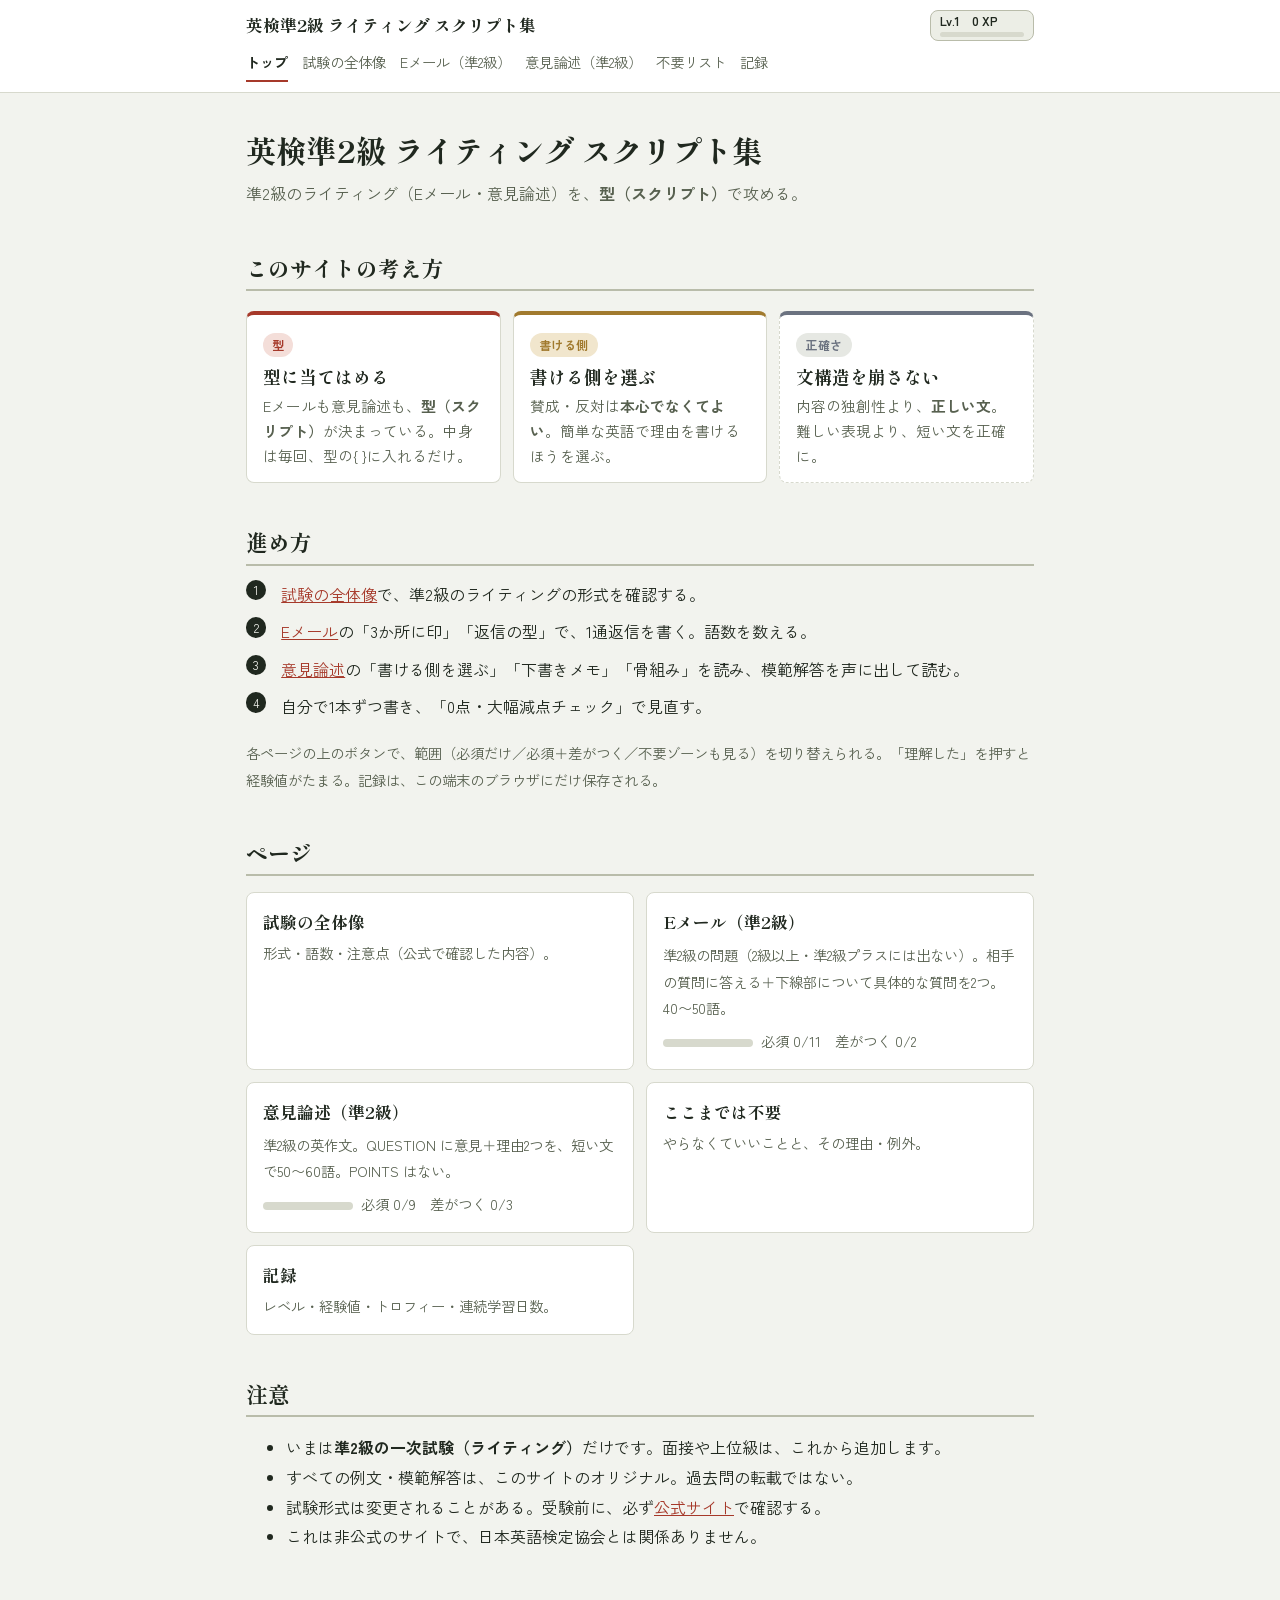
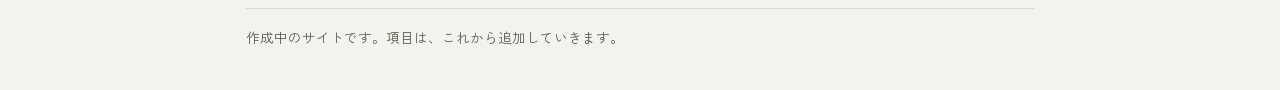
==== index.html @ 37f8f78b "英検準2級ライティング スクリプト集を公開 Co-Authored-By: Claude Sonnet 5 <noreply@anthropic.com>" ====
<!doctype html>
<html lang="ja">
<head>
<meta charset="utf-8">
<meta name="viewport" content="width=device-width, initial-scale=1">
<title>トップ | 英検準2級 ライティング スクリプト集</title>
<meta name="description" content="英検準2級のライティング（Eメール・意見論述）を、型（スクリプト）で対策する無料サイト。">
<link rel="icon" href="data:image/svg+xml,<svg xmlns=%22http://www.w3.org/2000/svg%22 viewBox=%220 0 100 100%22><text y=%22.9em%22 font-size=%2290%22>%F0%9F%97%A3%EF%B8%8F</text></svg>">
<link rel="stylesheet" href="https://fonts.googleapis.com/css2?family=Shippori+Mincho:wght@500;600;800&family=Zen+Kaku+Gothic+New:wght@400;500;700;900&display=swap">
<link rel="stylesheet" href="assets/style.css">
</head>
<body data-mode="core" data-grade="all">
<header class="site-head"><div class="wrap">
  <a class="brand" href="index.html">英検準2級 ライティング スクリプト集</a>
  <nav class="nav">
    <a href="index.html" aria-current="page">トップ</a>
    <a href="exam.html">試験の全体像</a>
    <a href="email.html">Eメール（準2級）</a>
    <a href="essay-p2.html">意見論述（準2級）</a>
    <a href="skip-list.html">不要リスト</a>
    <a href="progress.html">記録</a>
  </nav>
</div></header>

<main class="wrap">

  <h1>英検準2級 ライティング スクリプト集</h1>
  <p class="lead">準2級のライティング（Eメール・意見論述）を、<b>型（スクリプト）</b>で攻める。</p>
  <h2>このサイトの考え方</h2>
  <div class="tiers">
    <div class="tier-card must"><span class="tier tier-must">型</span><h3>型に当てはめる</h3><p>Eメールも意見論述も、<b>型（スクリプト）</b>が決まっている。中身は毎回、型の{ }に入れるだけ。</p></div>
    <div class="tier-card core"><span class="tier tier-core">書ける側</span><h3>書ける側を選ぶ</h3><p>賛成・反対は<b>本心でなくてよい</b>。簡単な英語で理由を書けるほうを選ぶ。</p></div>
    <div class="tier-card skip"><span class="tier tier-skip">正確さ</span><h3>文構造を崩さない</h3><p>内容の独創性より、<b>正しい文</b>。難しい表現より、短い文を正確に。</p></div>
  </div>
  <h2>進め方</h2>
  <ol class="steps">
    <li><a href="exam.html">試験の全体像</a>で、準2級のライティングの形式を確認する。</li>
    <li><a href="email.html">Eメール</a>の「3か所に印」「返信の型」で、1通返信を書く。語数を数える。</li>
    <li><a href="essay-p2.html">意見論述</a>の「書ける側を選ぶ」「下書きメモ」「骨組み」を読み、模範解答を声に出して読む。</li>
    <li>自分で1本ずつ書き、「0点・大幅減点チェック」で見直す。</li>
  </ol>
  <p class="note">各ページの上のボタンで、範囲（必須だけ／必須＋差がつく／不要ゾーンも見る）を切り替えられる。「理解した」を押すと経験値がたまる。記録は、この端末のブラウザにだけ保存される。</p>
  <h2>ページ</h2>
  <div class="cards">
    <a class="card" href="exam.html"><b>試験の全体像</b><span>形式・語数・注意点（公式で確認した内容）。</span></a>
    <a class="card pcard" href="email.html" data-page="email.html"><b>Eメール（準2級）</b><span>準2級の問題（2級以上・準2級プラスには出ない）。相手の質問に答える＋下線部について具体的な質問を2つ。40〜50語。</span><span class="pcard-prog"></span></a>
    <a class="card pcard" href="essay-p2.html" data-page="essay-p2.html"><b>意見論述（準2級）</b><span>準2級の英作文。QUESTION に意見＋理由2つを、短い文で50〜60語。POINTS はない。</span><span class="pcard-prog"></span></a>
    <a class="card" href="skip-list.html"><b>ここまでは不要</b><span>やらなくていいことと、その理由・例外。</span></a>
    <a class="card" href="progress.html"><b>記録</b><span>レベル・経験値・トロフィー・連続学習日数。</span></a>
  </div>
  <h2>注意</h2>
  <ul>
    <li>いまは<b>準2級の一次試験（ライティング）</b>だけです。面接や上位級は、これから追加します。</li>
    <li>すべての例文・模範解答は、このサイトのオリジナル。過去問の転載ではない。</li>
    <li>試験形式は変更されることがある。受験前に、必ず<a href="https://www.eiken.or.jp/">公式サイト</a>で確認する。</li>
    <li>これは非公式のサイトで、日本英語検定協会とは関係ありません。</li>
  </ul>

  <footer>
    作成中のサイトです。項目は、これから追加していきます。
  </footer>
</main>
<script src="assets/manifest.js"></script>
<script src="assets/app.js"></script>
</body>
</html>
---- assets/style.css ----
:root{
  --bg:#f2f3ee;
  --surface:#ffffff;
  --surface-2:#eceee6;
  --ink:#20281f;
  --ink-soft:#57604f;
  --rule:#d7d9cd;
  --rule-strong:#b9bcaa;
  --must:#a6392a;
  --must-soft:#f4ded9;
  --core:#a17a2e;
  --core-soft:#f1e6cd;
  --skip:#6b7280;
  --skip-soft:#e6e8e3;
  --ok:#3a7a4e;
  --ok-soft:#dcebe0;
}
@media (prefers-color-scheme: dark){
  :root:not([data-theme="light"]){
    --bg:#181c16;
    --surface:#20251d;
    --surface-2:#262b21;
    --ink:#e9ece2;
    --ink-soft:#a7ad9c;
    --rule:#343a2d;
    --rule-strong:#454c3a;
    --must:#e08464;
    --must-soft:#3a251d;
    --core:#d9b465;
    --core-soft:#33291a;
    --skip:#9aa192;
    --skip-soft:#262b21;
    --ok:#6fbf8a;
    --ok-soft:#1e3025;
  }
}
*{box-sizing:border-box}
html{-webkit-text-size-adjust:100%}
body{
  margin:0;background:var(--bg);color:var(--ink);
  font-family:"Zen Kaku Gothic New",-apple-system,"Hiragino Sans",sans-serif;
  line-height:1.85;font-size:16px;
}
a{color:var(--must)}
.wrap{max-width:820px;margin:0 auto;padding:0 16px}

/* header */
.site-head{background:var(--surface);border-bottom:1px solid var(--rule);position:sticky;top:0;z-index:10}
.site-head .wrap{display:flex;flex-wrap:wrap;align-items:center;gap:4px 16px;padding-top:10px;padding-bottom:10px}
.brand{font-family:"Shippori Mincho",serif;font-weight:800;font-size:1.05rem;color:var(--ink);text-decoration:none;margin-right:auto}
.nav{display:flex;flex-wrap:wrap;gap:2px 14px;font-size:.9rem}
.nav a{color:var(--ink-soft);text-decoration:none;padding:4px 0;border-bottom:2px solid transparent}
.nav a:hover{color:var(--ink)}
.nav a[aria-current="page"]{color:var(--ink);font-weight:700;border-bottom-color:var(--must)}

/* headings */
h1,h2,h3{font-family:"Shippori Mincho",serif;line-height:1.4}
h1{font-size:1.9rem;font-weight:800;margin:36px 0 8px}
h2{font-size:1.35rem;font-weight:800;margin:44px 0 10px;padding-bottom:6px;border-bottom:2px solid var(--rule-strong)}
h3{font-size:1.1rem;font-weight:700;margin:0}
.lead{color:var(--ink-soft);margin:0 0 20px}
.note{font-size:.9rem;color:var(--ink-soft)}

/* tier chips */
.tier{display:inline-block;font-size:.75rem;font-weight:700;padding:1px 9px;border-radius:999px;letter-spacing:.04em;white-space:nowrap}
.tier-must{background:var(--must-soft);color:var(--must)}
.tier-core{background:var(--core-soft);color:var(--core)}
.tier-skip{background:var(--skip-soft);color:var(--skip)}

/* tier explainer cards */
.tiers{display:grid;gap:12px;margin:20px 0}
@media(min-width:700px){.tiers{grid-template-columns:repeat(3,1fr)}}
.tier-card{background:var(--surface);border:1px solid var(--rule);border-top-width:4px;border-radius:8px;padding:14px 16px}
.tier-card.must{border-top-color:var(--must)}
.tier-card.core{border-top-color:var(--core)}
.tier-card.skip{border-top-color:var(--skip);border-style:dashed;border-top-style:solid}
.tier-card h3{margin:6px 0 4px}
.tier-card p{margin:0;font-size:.92rem;color:var(--ink-soft);line-height:1.7}

/* nav cards */
.cards{display:grid;gap:12px;margin:16px 0}
@media(min-width:700px){.cards{grid-template-columns:1fr 1fr}}
.card{display:block;background:var(--surface);border:1px solid var(--rule);border-radius:8px;padding:14px 16px;color:var(--ink);text-decoration:none}
.card:hover{border-color:var(--rule-strong);background:var(--surface-2)}
.card b{display:block;font-family:"Shippori Mincho",serif;font-size:1.05rem}
.card span{font-size:.9rem;color:var(--ink-soft)}

/* filter bar */
.toolbar{position:sticky;top:49px;z-index:5;background:var(--bg);padding:10px 0;margin:8px 0 0;border-bottom:1px solid var(--rule)}
.toolbar .wrap{padding:0}
.filter{display:flex;flex-wrap:wrap;align-items:center;gap:6px}
.filter button{font:inherit;font-size:.85rem;padding:4px 12px;border:1px solid var(--rule-strong);background:var(--surface);color:var(--ink);border-radius:999px;cursor:pointer}
.filter button[aria-pressed="true"]{background:var(--ink);color:var(--bg);border-color:var(--ink)}
.filter .prog{margin-left:auto;font-size:.85rem;color:var(--ink-soft)}
body[data-mode="must"] .item:not([data-tier="must"]){display:none}
body[data-mode="core"] .item[data-tier="skip"]{display:none}

/* items */
.item{background:var(--surface);border:1px solid var(--rule);border-left-width:5px;border-radius:8px;padding:14px 16px 12px;margin:14px 0}
.item[data-tier="must"]{border-left-color:var(--must)}
.item[data-tier="core"]{border-left-color:var(--core)}
.item[data-tier="skip"]{border-left-color:var(--skip);border-style:dashed;border-left-style:solid;background:var(--surface-2)}
.item header{display:flex;flex-wrap:wrap;align-items:center;gap:6px 10px;margin-bottom:6px}
.item p{margin:6px 0}
.item ul,.item ol{margin:6px 0;padding-left:1.4em}
.item li{margin:2px 0}
.sym{font-family:"Shippori Mincho",serif;font-weight:800;font-size:1.4rem;line-height:1;min-width:1.6em;text-align:center;background:var(--surface-2);border-radius:6px;padding:4px 6px}
.ex{margin:10px 0;padding:8px 12px;background:var(--surface-2);border-radius:6px}
.item[data-tier="skip"] .ex{background:var(--bg)}
.ex .en{margin:0;font-family:Georgia,"Times New Roman",serif;font-size:1.02rem}
.ex .ja{margin:2px 0 0;font-size:.9rem;color:var(--ink-soft)}
.ex mark{background:var(--core-soft);color:inherit;padding:0 2px;border-radius:2px}
.tip{font-size:.92rem;border-left:3px solid var(--ok);background:var(--ok-soft);padding:6px 10px;border-radius:0 6px 6px 0;margin:8px 0}
.warn{font-size:.92rem;border-left:3px solid var(--must);background:var(--must-soft);padding:6px 10px;border-radius:0 6px 6px 0;margin:8px 0}
.line{font-size:.92rem;border-left:3px dashed var(--skip);background:var(--skip-soft);padding:6px 10px;border-radius:0 6px 6px 0;margin:8px 0}
.done{display:flex;align-items:center;gap:6px;margin-top:8px;font-size:.85rem;color:var(--ink-soft);cursor:pointer}
.done input{width:18px;height:18px;accent-color:var(--ok)}
.item.is-done{opacity:.72}
.item.is-done h3{text-decoration:line-through;text-decoration-color:var(--rule-strong)}

/* tables */
table{width:100%;border-collapse:collapse;font-size:.92rem;margin:10px 0;background:var(--surface)}
th,td{border:1px solid var(--rule);padding:6px 10px;text-align:left;vertical-align:top}
th{background:var(--surface-2);font-weight:700;white-space:nowrap}
.tablewrap{overflow-x:auto}

/* steps */
.steps{counter-reset:s;list-style:none;padding:0;margin:10px 0}
.steps li{counter-increment:s;position:relative;padding:4px 0 4px 2.2em}
.steps li::before{content:counter(s);position:absolute;left:0;top:4px;width:1.6em;height:1.6em;border-radius:50%;background:var(--ink);color:var(--bg);font-size:.8rem;display:flex;align-items:center;justify-content:center}

footer{margin:56px 0 40px;padding-top:16px;border-top:1px solid var(--rule);font-size:.85rem;color:var(--ink-soft)}

/* No. 番号（JSが h3 に data-no を付ける。フィルタで数字が変わらないようにするため） */
.item h3[data-no]::before{content:"No." attr(data-no);display:inline-block;margin-right:.5em;font-family:"Zen Kaku Gothic New",sans-serif;font-size:.72rem;font-weight:700;letter-spacing:.04em;color:var(--ink-soft);border:1px solid var(--rule-strong);border-radius:4px;padding:0 5px;vertical-align:.12em}

/* 図解記法 */
.parse{margin:10px 0;padding:10px 12px;background:var(--surface-2);border-radius:6px;font-family:Georgia,"Times New Roman",serif;font-size:1.02rem;line-height:2.1}
.parse .S{border-bottom:2px solid var(--must)}
.parse .V{border-bottom:2px double var(--core)}
.parse .O,.parse .C{border-bottom:2px dotted var(--ok)}
.parse .M{color:var(--ink-soft)}
.parse .cl{color:var(--core);font-weight:700}
.legend{display:flex;flex-wrap:wrap;gap:6px 16px;font-size:.85rem;color:var(--ink-soft);margin:6px 0 2px}
.legend .S{border-bottom:2px solid var(--must)}
.legend .V{border-bottom:2px double var(--core)}
.legend .O{border-bottom:2px dotted var(--ok)}

/* 着眼点 */
.focus{display:flex;gap:8px;align-items:baseline;font-size:.95rem;margin:4px 0 8px}
.focus>b{flex:none;font-size:.72rem;letter-spacing:.06em;background:var(--ink);color:var(--bg);border-radius:4px;padding:1px 7px}

/* 確認問題 */
.quiz{margin:40px 0 0}
.q{background:var(--surface);border:1px solid var(--rule);border-radius:8px;margin:10px 0;padding:0}
.q summary{cursor:pointer;padding:10px 14px;font-weight:500;list-style:none}
.q summary::-webkit-details-marker{display:none}
.q summary::before{content:"問";display:inline-block;margin-right:8px;background:var(--ink);color:var(--bg);font-size:.72rem;font-weight:700;border-radius:4px;padding:0 6px}
.q[open] summary{border-bottom:1px dashed var(--rule-strong)}
.q .ans{padding:8px 14px 12px;font-size:.95rem}
.q .ans p{margin:4px 0}
.q .ans b.a{color:var(--ok)}

/* 完了した項目を隠す */
body[data-hide-done="1"] .item.is-done{display:none}
.filter .hd{margin-left:4px}
.empty-msg{margin:16px 0;padding:14px 16px;background:var(--ok-soft);border:1px solid var(--ok);border-radius:8px;color:var(--ink)}
.empty-msg span{font-size:.9rem;color:var(--ink-soft)}

/* ヘッダーのレベルバッジ */
.lv-badge{display:flex;flex-direction:column;gap:3px;min-width:104px;padding:3px 9px;border:1px solid var(--rule-strong);border-radius:8px;background:var(--surface-2);color:var(--ink);text-decoration:none;font-size:.76rem;font-weight:700;line-height:1.25}
.lv-badge:hover{border-color:var(--ink-soft)}
.lv-bar{display:block;height:5px;background:var(--rule);border-radius:3px;overflow:hidden}
.lv-bar i{display:block;height:100%;width:0;background:var(--ok);transition:width .6s ease}

/* トースト・紙吹雪 */
.toasts{position:fixed;left:50%;bottom:16px;transform:translateX(-50%);display:flex;flex-direction:column;gap:8px;width:min(92vw,440px);z-index:50}
.toast{display:flex;align-items:center;justify-content:space-between;gap:12px;padding:10px 14px;border-radius:10px;background:var(--ink);color:var(--bg);box-shadow:0 6px 20px rgba(0,0,0,.25);font-size:.92rem;animation:pop .25s ease}
.toast button{flex:none;font:inherit;font-size:.85rem;font-weight:700;padding:3px 10px;border:1px solid currentColor;border-radius:999px;background:transparent;color:inherit;cursor:pointer}
.toast.award{background:var(--core);color:#fff}
.toast.levelup{background:var(--ok);color:#fff;font-weight:700}
@keyframes pop{from{transform:translateY(12px);opacity:0}to{transform:none;opacity:1}}
.confetti{position:fixed;inset:0;pointer-events:none;overflow:hidden;z-index:60}
.confetti i{position:absolute;top:-14px;width:8px;height:13px;border-radius:2px;animation:fall linear forwards}
@keyframes fall{to{transform:translateY(105vh) rotate(600deg);opacity:.85}}
@media (prefers-reduced-motion: reduce){.toast{animation:none}.lv-bar i{transition:none}}

/* 記録ページ */
.lvcard{display:flex;gap:16px;align-items:center;background:var(--surface);border:1px solid var(--rule);border-radius:12px;padding:16px 18px;margin:16px 0}
.lvbig{flex:none;width:84px;height:84px;border-radius:50%;background:var(--ink);color:var(--bg);display:flex;align-items:center;justify-content:center;font-family:"Shippori Mincho",serif;font-weight:800;font-size:1.5rem}
.lvbody{flex:1;min-width:0}
.lvname{margin:0 0 8px;padding:0;border:0;font-size:1.3rem}
.xpbar{height:12px;background:var(--rule);border-radius:6px;overflow:hidden}
.xpbar i{display:block;height:100%;background:linear-gradient(90deg,var(--ok),var(--core));border-radius:6px;transition:width .6s ease}
.stats{display:grid;grid-template-columns:repeat(2,1fr);gap:10px;margin:14px 0}
@media(min-width:700px){.stats{grid-template-columns:repeat(4,1fr)}}
.stat{background:var(--surface);border:1px solid var(--rule);border-radius:8px;padding:10px 12px}
.stat b{display:block;font-family:"Shippori Mincho",serif;font-size:1.25rem}
.stat span{font-size:.8rem;color:var(--ink-soft)}
.pbar{display:inline-block;vertical-align:middle;width:90px;height:8px;background:var(--rule);border-radius:4px;overflow:hidden;margin-right:8px}
.pbar i{display:block;height:100%;background:var(--ok)}
.pnum{font-size:.85rem;color:var(--ink-soft);white-space:nowrap}
.ptable td{vertical-align:middle}
.trophies{display:grid;grid-template-columns:repeat(2,1fr);gap:10px}
@media(min-width:700px){.trophies{grid-template-columns:repeat(3,1fr)}}
.trophy{display:flex;flex-direction:column;gap:2px;background:var(--surface);border:1px solid var(--core);border-radius:8px;padding:10px 12px}
.trophy .ticon{font-size:1.6rem;line-height:1.2}
.trophy b{font-size:.92rem}
.trophy span:last-child{font-size:.8rem;color:var(--ink-soft)}
.trophy.locked{border-color:var(--rule);border-style:dashed;background:var(--surface-2);opacity:.75}
button.danger{font:inherit;font-size:.85rem;padding:4px 12px;border:1px solid var(--must);color:var(--must);background:transparent;border-radius:999px;cursor:pointer}

/* 構文の入口ページのカード */
.pcard{display:flex;flex-direction:column;gap:4px}
.pcard-meta{font-size:.8rem}
.pcard-prog{display:block;margin-top:2px}

/* ===== 英検スクリプト集：追加分 ===== */
.gfilter{display:flex;flex-wrap:wrap;align-items:center;gap:6px;margin-bottom:6px}
.gfilter .lbl{font-size:.8rem;color:var(--ink-soft);margin-right:2px}
.gfilter button{font:inherit;font-size:.85rem;padding:4px 12px;border:1px solid var(--rule-strong);background:var(--surface);color:var(--ink);border-radius:999px;cursor:pointer}
.gfilter button[aria-pressed="true"]{background:var(--core);color:#fff;border-color:var(--core)}
body[data-grade="p2"] [data-grade]:not(button):not([data-grade~="p2"]){display:none}
body[data-grade="2"] [data-grade]:not(button):not([data-grade~="2"]){display:none}
body[data-grade="p1"] [data-grade]:not(button):not([data-grade~="p1"]){display:none}
body[data-grade="1"] [data-grade]:not(button):not([data-grade~="1"]){display:none}
.gchips{display:inline-flex;gap:4px}
.gchip{font-size:.7rem;font-weight:700;padding:0 7px;border-radius:4px;border:1px solid var(--rule-strong);color:var(--ink-soft);background:var(--surface)}
.script{margin:10px 0;border:1px solid var(--rule-strong);border-radius:8px;background:var(--surface);overflow:hidden}
.script-head{display:flex;align-items:center;justify-content:space-between;gap:8px;padding:5px 12px;background:var(--surface-2);border-bottom:1px solid var(--rule);font-size:.78rem;font-weight:700;letter-spacing:.06em;color:var(--ink-soft)}
.script-head button{font:inherit;font-size:.8rem;padding:2px 10px;border:1px solid var(--rule-strong);background:var(--surface);color:var(--ink);border-radius:999px;cursor:pointer}
.sline{display:flex;gap:10px;margin:0;padding:6px 12px;border-bottom:1px dashed var(--rule)}
.sline:last-child{border-bottom:0}
.sline .who{flex:none;width:4.4em;font-size:.72rem;font-weight:700;color:var(--ink-soft);padding-top:.35em}
.sline .txt{font-family:Georgia,"Times New Roman",serif;font-size:1.02rem}
.sline.c{background:var(--core-soft)}
.sline.c .who{color:var(--core)}
.sline.n .txt{font-family:inherit;font-size:.88rem;color:var(--ink-soft)}
.slot{background:var(--must-soft);color:var(--must);border-radius:3px;padding:0 3px;font-weight:600}
.model{margin:10px 0;border:1px solid var(--ok);border-radius:8px;background:var(--ok-soft);padding:8px 14px}
.model .mh{display:flex;justify-content:space-between;align-items:center;font-size:.78rem;font-weight:700;color:var(--ok);letter-spacing:.05em}
.model p{margin:6px 0;font-family:Georgia,"Times New Roman",serif;font-size:1.02rem}
.prompt{margin:10px 0;border:1px solid var(--rule-strong);border-radius:8px;background:var(--surface);padding:8px 14px}
.prompt .mh{font-size:.78rem;font-weight:700;color:var(--ink-soft);letter-spacing:.05em}
.prompt p{margin:6px 0;font-family:Georgia,"Times New Roman",serif;font-size:1rem}
.panels{display:grid;gap:8px;margin:10px 0}
@media(min-width:700px){.panels{grid-template-columns:repeat(auto-fit,minmax(150px,1fr))}}
.panel{border:2px solid var(--ink);border-radius:6px;padding:6px 10px;background:var(--surface);font-size:.88rem;line-height:1.6}
.panel b{display:block;font-size:.72rem;color:var(--ink-soft)}
.say-model{font:inherit;font-size:.85rem;margin-left:8px;padding:0 8px;border:1px solid var(--ok);border-radius:999px;background:var(--surface);cursor:pointer}
.grade-empty{margin:14px 0;padding:12px 14px;border:1px dashed var(--rule-strong);border-radius:8px;background:var(--surface-2);font-size:.9rem}
.prompt u{text-decoration-thickness:2px;text-underline-offset:3px}
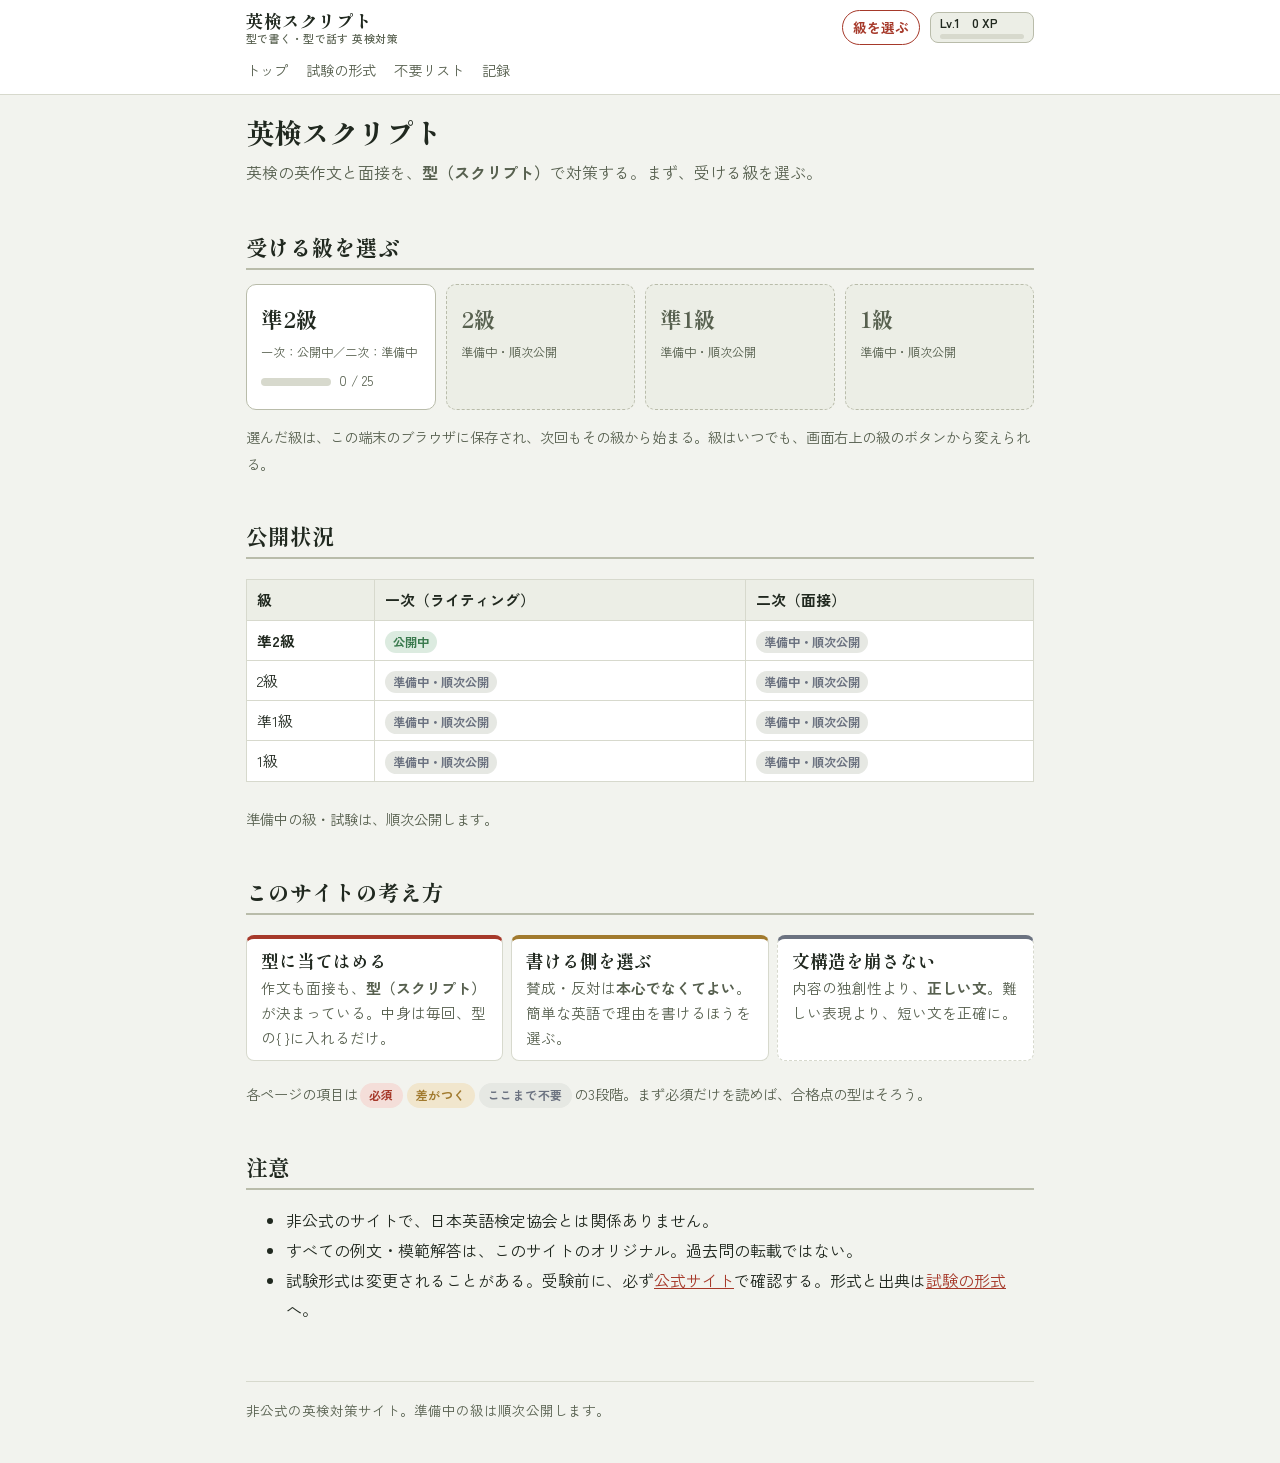
==== commit ed8be860: "英検スクリプトに改称し、級を選ぶ構成に作り直し Co-Authored-By: Claude Sonnet 5 <noreply@anthropic.com>" ====
--- a/index.html
+++ b/index.html
@@ -3,20 +3,21 @@
 <head>
 <meta charset="utf-8">
 <meta name="viewport" content="width=device-width, initial-scale=1">
-<title>トップ | 英検準2級 ライティング スクリプト集</title>
-<meta name="description" content="英検準2級のライティング（Eメール・意見論述）を、型（スクリプト）で対策する無料サイト。">
+<title>トップ | 英検スクリプト</title>
+<meta name="description" content="英検（実用英語技能検定）の英作文と面接を、型（スクリプト）で対策する非公式の無料サイト。受ける級を選んで始める。">
 <link rel="icon" href="data:image/svg+xml,<svg xmlns=%22http://www.w3.org/2000/svg%22 viewBox=%220 0 100 100%22><text y=%22.9em%22 font-size=%2290%22>%F0%9F%97%A3%EF%B8%8F</text></svg>">
 <link rel="stylesheet" href="https://fonts.googleapis.com/css2?family=Shippori+Mincho:wght@500;600;800&family=Zen+Kaku+Gothic+New:wght@400;500;700;900&display=swap">
 <link rel="stylesheet" href="assets/style.css">
 </head>
 <body data-mode="core" data-grade="all">
 <header class="site-head"><div class="wrap">
-  <a class="brand" href="index.html">英検準2級 ライティング スクリプト集</a>
-  <nav class="nav">
-    <a href="index.html" aria-current="page">トップ</a>
-    <a href="exam.html">試験の全体像</a>
-    <a href="email.html">Eメール（準2級）</a>
-    <a href="essay-p2.html">意見論述（準2級）</a>
+  <div class="head-row">
+    <a class="brand" href="index.html">英検スクリプト<small>型で書く・型で話す 英検対策</small></a>
+    <a class="gpick" href="index.html#grades" data-gpick>級を選ぶ</a>
+  </div>
+  <nav class="nav" aria-label="メインメニュー">
+    <a href="index.html" data-nav="hub">トップ</a>
+    <a href="exam.html">試験の形式</a>
     <a href="skip-list.html">不要リスト</a>
     <a href="progress.html">記録</a>
   </nav>
@@ -24,40 +25,42 @@
 
 <main class="wrap">
 
-  <h1>英検準2級 ライティング スクリプト集</h1>
-  <p class="lead">準2級のライティング（Eメール・意見論述）を、<b>型（スクリプト）</b>で攻める。</p>
+  <div class="crumbs" id="crumbs"></div>
+  <h1>英検スクリプト</h1>
+  <p class="lead">英検の英作文と面接を、<b>型（スクリプト）</b>で対策する。まず、受ける級を選ぶ。</p>
+  <div class="resume" id="resume" hidden></div>
+  <h2 id="grades">受ける級を選ぶ</h2>
+  <div class="gcards">
+    <a class="gcard" href="grade-p2.html" data-pick="p2"><b>準2級</b><span class="gsub">一次：公開中／二次：準備中</span><span class="gprog" data-gprog="p2"></span></a>
+    <a class="gcard off" href="grade-2.html" data-pick="2"><b>2級</b><span class="gsub">準備中・順次公開</span></a>
+    <a class="gcard off" href="grade-p1.html" data-pick="p1"><b>準1級</b><span class="gsub">準備中・順次公開</span></a>
+    <a class="gcard off" href="grade-1.html" data-pick="1"><b>1級</b><span class="gsub">準備中・順次公開</span></a>
+  </div>
+  <p class="note">選んだ級は、この端末のブラウザに保存され、次回もその級から始まる。級はいつでも、画面右上の級のボタンから変えられる。</p>
+  <h2>公開状況</h2>
+    <div class="tablewrap"><table>
+      <tr><th>級</th><th>一次（ライティング）</th><th>二次（面接）</th></tr>
+      <tr><td><b>準2級</b></td><td><span class="st on">公開中</span></td><td><span class="st off">準備中・順次公開</span></td></tr>
+      <tr><td>2級</td><td><span class="st off">準備中・順次公開</span></td><td><span class="st off">準備中・順次公開</span></td></tr>
+      <tr><td>準1級</td><td><span class="st off">準備中・順次公開</span></td><td><span class="st off">準備中・順次公開</span></td></tr>
+      <tr><td>1級</td><td><span class="st off">準備中・順次公開</span></td><td><span class="st off">準備中・順次公開</span></td></tr>
+    </table></div>
+  <p class="note">準備中の級・試験は、順次公開します。</p>
   <h2>このサイトの考え方</h2>
   <div class="tiers">
-    <div class="tier-card must"><span class="tier tier-must">型</span><h3>型に当てはめる</h3><p>Eメールも意見論述も、<b>型（スクリプト）</b>が決まっている。中身は毎回、型の{ }に入れるだけ。</p></div>
-    <div class="tier-card core"><span class="tier tier-core">書ける側</span><h3>書ける側を選ぶ</h3><p>賛成・反対は<b>本心でなくてよい</b>。簡単な英語で理由を書けるほうを選ぶ。</p></div>
-    <div class="tier-card skip"><span class="tier tier-skip">正確さ</span><h3>文構造を崩さない</h3><p>内容の独創性より、<b>正しい文</b>。難しい表現より、短い文を正確に。</p></div>
+    <div class="tier-card must"><h3>型に当てはめる</h3><p>作文も面接も、<b>型（スクリプト）</b>が決まっている。中身は毎回、型の{ }に入れるだけ。</p></div>
+    <div class="tier-card core"><h3>書ける側を選ぶ</h3><p>賛成・反対は<b>本心でなくてよい</b>。簡単な英語で理由を書けるほうを選ぶ。</p></div>
+    <div class="tier-card skip"><h3>文構造を崩さない</h3><p>内容の独創性より、<b>正しい文</b>。難しい表現より、短い文を正確に。</p></div>
   </div>
-  <h2>進め方</h2>
-  <ol class="steps">
-    <li><a href="exam.html">試験の全体像</a>で、準2級のライティングの形式を確認する。</li>
-    <li><a href="email.html">Eメール</a>の「3か所に印」「返信の型」で、1通返信を書く。語数を数える。</li>
-    <li><a href="essay-p2.html">意見論述</a>の「書ける側を選ぶ」「下書きメモ」「骨組み」を読み、模範解答を声に出して読む。</li>
-    <li>自分で1本ずつ書き、「0点・大幅減点チェック」で見直す。</li>
-  </ol>
-  <p class="note">各ページの上のボタンで、範囲（必須だけ／必須＋差がつく／不要ゾーンも見る）を切り替えられる。「理解した」を押すと経験値がたまる。記録は、この端末のブラウザにだけ保存される。</p>
-  <h2>ページ</h2>
-  <div class="cards">
-    <a class="card" href="exam.html"><b>試験の全体像</b><span>形式・語数・注意点（公式で確認した内容）。</span></a>
-    <a class="card pcard" href="email.html" data-page="email.html"><b>Eメール（準2級）</b><span>準2級の問題（2級以上・準2級プラスには出ない）。相手の質問に答える＋下線部について具体的な質問を2つ。40〜50語。</span><span class="pcard-prog"></span></a>
-    <a class="card pcard" href="essay-p2.html" data-page="essay-p2.html"><b>意見論述（準2級）</b><span>準2級の英作文。QUESTION に意見＋理由2つを、短い文で50〜60語。POINTS はない。</span><span class="pcard-prog"></span></a>
-    <a class="card" href="skip-list.html"><b>ここまでは不要</b><span>やらなくていいことと、その理由・例外。</span></a>
-    <a class="card" href="progress.html"><b>記録</b><span>レベル・経験値・トロフィー・連続学習日数。</span></a>
-  </div>
+  <p class="note">各ページの項目は<span class="tier tier-must">必須</span><span class="tier tier-core">差がつく</span><span class="tier tier-skip">ここまで不要</span>の3段階。まず必須だけを読めば、合格点の型はそろう。</p>
   <h2>注意</h2>
   <ul>
-    <li>いまは<b>準2級の一次試験（ライティング）</b>だけです。面接や上位級は、これから追加します。</li>
+    <li>非公式のサイトで、日本英語検定協会とは関係ありません。</li>
     <li>すべての例文・模範解答は、このサイトのオリジナル。過去問の転載ではない。</li>
-    <li>試験形式は変更されることがある。受験前に、必ず<a href="https://www.eiken.or.jp/">公式サイト</a>で確認する。</li>
-    <li>これは非公式のサイトで、日本英語検定協会とは関係ありません。</li>
+    <li>試験形式は変更されることがある。受験前に、必ず<a href="https://www.eiken.or.jp/">公式サイト</a>で確認する。形式と出典は<a href="exam.html">試験の形式</a>へ。</li>
   </ul>
-
   <footer>
-    作成中のサイトです。項目は、これから追加していきます。
+    非公式の英検対策サイト。準備中の級は順次公開します。
   </footer>
 </main>
 <script src="assets/manifest.js"></script>
--- a/assets/style.css
+++ b/assets/style.css
@@ -35,6 +35,7 @@
   }
 }
 *{box-sizing:border-box}
+[hidden]{display:none!important}
 html{-webkit-text-size-adjust:100%}
 body{
   margin:0;background:var(--bg);color:var(--ink);
@@ -45,17 +46,24 @@
 .wrap{max-width:820px;margin:0 auto;padding:0 16px}
 
 /* header */
-.site-head{background:var(--surface);border-bottom:1px solid var(--rule);position:sticky;top:0;z-index:10}
-.site-head .wrap{display:flex;flex-wrap:wrap;align-items:center;gap:4px 16px;padding-top:10px;padding-bottom:10px}
-.brand{font-family:"Shippori Mincho",serif;font-weight:800;font-size:1.05rem;color:var(--ink);text-decoration:none;margin-right:auto}
-.nav{display:flex;flex-wrap:wrap;gap:2px 14px;font-size:.9rem}
-.nav a{color:var(--ink-soft);text-decoration:none;padding:4px 0;border-bottom:2px solid transparent}
+.site-head{background:var(--surface);border-bottom:1px solid var(--rule)}
+.site-head .wrap{padding-top:10px;padding-bottom:0}
+.head-row{display:flex;align-items:center;gap:8px 10px}
+.brand{font-family:"Shippori Mincho",serif;font-weight:800;font-size:1.1rem;color:var(--ink);text-decoration:none;margin-right:auto;line-height:1.2}
+.brand small{display:block;font-family:"Zen Kaku Gothic New",sans-serif;font-weight:500;font-size:.68rem;color:var(--ink-soft);letter-spacing:.04em}
+.gpick{display:inline-flex;align-items:center;gap:6px;font-size:.85rem;font-weight:700;padding:4px 10px;border:1px solid var(--must);border-radius:999px;color:var(--must);text-decoration:none;white-space:nowrap;background:var(--surface)}
+.gpick.has{background:var(--must-soft)}
+.gpick .gp-l{font-size:.68rem;font-weight:500;color:var(--ink-soft)}
+.gpick .gp-c{font-size:.68rem;font-weight:500;text-decoration:underline}
+.nav{display:flex;gap:18px;font-size:.9rem;overflow-x:auto;white-space:nowrap;scrollbar-width:none;margin-top:6px}
+.nav::-webkit-scrollbar{display:none}
+.nav a{color:var(--ink-soft);text-decoration:none;padding:6px 0 8px;border-bottom:2px solid transparent}
 .nav a:hover{color:var(--ink)}
 .nav a[aria-current="page"]{color:var(--ink);font-weight:700;border-bottom-color:var(--must)}
 
 /* headings */
 h1,h2,h3{font-family:"Shippori Mincho",serif;line-height:1.4}
-h1{font-size:1.9rem;font-weight:800;margin:36px 0 8px}
+h1{font-size:1.75rem;font-weight:800;margin:10px 0 6px}
 h2{font-size:1.35rem;font-weight:800;margin:44px 0 10px;padding-bottom:6px;border-bottom:2px solid var(--rule-strong)}
 h3{font-size:1.1rem;font-weight:700;margin:0}
 .lead{color:var(--ink-soft);margin:0 0 20px}
@@ -86,21 +94,38 @@
 .card span{font-size:.9rem;color:var(--ink-soft)}
 
 /* filter bar */
-.toolbar{position:sticky;top:49px;z-index:5;background:var(--bg);padding:10px 0;margin:8px 0 0;border-bottom:1px solid var(--rule)}
+.toolbar{position:sticky;top:0;z-index:5;background:var(--bg);padding:8px 0;margin:8px 0 0;border-bottom:1px solid var(--rule)}
 .toolbar .wrap{padding:0}
-.filter{display:flex;flex-wrap:wrap;align-items:center;gap:6px}
-.filter button{font:inherit;font-size:.85rem;padding:4px 12px;border:1px solid var(--rule-strong);background:var(--surface);color:var(--ink);border-radius:999px;cursor:pointer}
-.filter button[aria-pressed="true"]{background:var(--ink);color:var(--bg);border-color:var(--ink)}
-.filter .prog{margin-left:auto;font-size:.85rem;color:var(--ink-soft)}
+.filter{display:flex;align-items:center;gap:6px}
+.seg{display:inline-flex;border:1px solid var(--rule-strong);border-radius:999px;overflow:hidden;background:var(--surface);flex:none}
+.seg button{font:inherit;font-size:.8rem;padding:4px 10px;border:0;border-left:1px solid var(--rule);background:transparent;color:var(--ink);cursor:pointer;white-space:nowrap}
+.seg button:first-child{border-left:0}
+.seg button[aria-pressed="true"]{background:var(--ink);color:var(--bg)}
+.filter .hd{font:inherit;font-size:.8rem;padding:4px 10px;border:1px solid var(--rule-strong);border-radius:999px;background:var(--surface);color:var(--ink);cursor:pointer;white-space:nowrap}
+.filter .hd[aria-pressed="true"]{border-color:var(--ok);color:var(--ok)}
+.filter .prog{margin-left:auto;font-size:.8rem;color:var(--ink-soft);white-space:nowrap}
+@media(max-width:420px){.seg button{padding:4px 8px;font-size:.76rem}.filter .hd{padding:4px 8px;font-size:.76rem}}
+.openall{text-align:right;margin:6px 0 0}
+.openall button{font:inherit;font-size:.8rem;border:0;background:none;color:var(--ink-soft);text-decoration:underline;cursor:pointer;padding:0}
 body[data-mode="must"] .item:not([data-tier="must"]){display:none}
 body[data-mode="core"] .item[data-tier="skip"]{display:none}
 
 /* items */
-.item{background:var(--surface);border:1px solid var(--rule);border-left-width:5px;border-radius:8px;padding:14px 16px 12px;margin:14px 0}
+.item{background:var(--surface);border:1px solid var(--rule);border-left-width:5px;border-radius:8px;padding:0;margin:8px 0}
+.item summary{display:flex;align-items:center;gap:6px 10px;padding:11px 14px;cursor:pointer;list-style:none}
+.item summary::-webkit-details-marker{display:none}
+.item summary::after{content:"";flex:none;width:8px;height:8px;border-right:2px solid var(--ink-soft);border-bottom:2px solid var(--ink-soft);transform:rotate(45deg);margin:0 4px 4px auto;transition:transform .15s}
+.item details[open]>summary::after{transform:rotate(-135deg);margin-bottom:-4px}
+.item details[open]>summary{border-bottom:1px dashed var(--rule)}
+.item summary h3{font-size:1rem;flex:1 1 auto;min-width:0}
+.item summary .tier{flex:none}
+.item .ibody{padding:4px 16px 12px}
+.item .dmark{display:none;flex:none;color:var(--ok);font-weight:900}
+.item.is-done .dmark{display:inline}
+.item.force-show{display:block!important}
 .item[data-tier="must"]{border-left-color:var(--must)}
 .item[data-tier="core"]{border-left-color:var(--core)}
 .item[data-tier="skip"]{border-left-color:var(--skip);border-style:dashed;border-left-style:solid;background:var(--surface-2)}
-.item header{display:flex;flex-wrap:wrap;align-items:center;gap:6px 10px;margin-bottom:6px}
 .item p{margin:6px 0}
 .item ul,.item ol{margin:6px 0;padding-left:1.4em}
 .item li{margin:2px 0}
@@ -115,7 +140,7 @@
 .line{font-size:.92rem;border-left:3px dashed var(--skip);background:var(--skip-soft);padding:6px 10px;border-radius:0 6px 6px 0;margin:8px 0}
 .done{display:flex;align-items:center;gap:6px;margin-top:8px;font-size:.85rem;color:var(--ink-soft);cursor:pointer}
 .done input{width:18px;height:18px;accent-color:var(--ok)}
-.item.is-done{opacity:.72}
+.item.is-done summary{opacity:.7}
 .item.is-done h3{text-decoration:line-through;text-decoration-color:var(--rule-strong)}
 
 /* tables */
@@ -132,7 +157,6 @@
 footer{margin:56px 0 40px;padding-top:16px;border-top:1px solid var(--rule);font-size:.85rem;color:var(--ink-soft)}
 
 /* No. 番号（JSが h3 に data-no を付ける。フィルタで数字が変わらないようにするため） */
-.item h3[data-no]::before{content:"No." attr(data-no);display:inline-block;margin-right:.5em;font-family:"Zen Kaku Gothic New",sans-serif;font-size:.72rem;font-weight:700;letter-spacing:.04em;color:var(--ink-soft);border:1px solid var(--rule-strong);border-radius:4px;padding:0 5px;vertical-align:.12em}
 
 /* 図解記法 */
 .parse{margin:10px 0;padding:10px 12px;background:var(--surface-2);border-radius:6px;font-family:Georgia,"Times New Roman",serif;font-size:1.02rem;line-height:2.1}
@@ -224,7 +248,8 @@
 body[data-grade="2"] [data-grade]:not(button):not([data-grade~="2"]){display:none}
 body[data-grade="p1"] [data-grade]:not(button):not([data-grade~="p1"]){display:none}
 body[data-grade="1"] [data-grade]:not(button):not([data-grade~="1"]){display:none}
-.gchips{display:inline-flex;gap:4px}
+.gchips{display:inline-flex;gap:4px;flex:none}
+body:not([data-grade="all"]) .gchips,body.single-grade .gchips{display:none}
 .gchip{font-size:.7rem;font-weight:700;padding:0 7px;border-radius:4px;border:1px solid var(--rule-strong);color:var(--ink-soft);background:var(--surface)}
 .script{margin:10px 0;border:1px solid var(--rule-strong);border-radius:8px;background:var(--surface);overflow:hidden}
 .script-head{display:flex;align-items:center;justify-content:space-between;gap:8px;padding:5px 12px;background:var(--surface-2);border-bottom:1px solid var(--rule);font-size:.78rem;font-weight:700;letter-spacing:.06em;color:var(--ink-soft)}
@@ -250,3 +275,64 @@
 .say-model{font:inherit;font-size:.85rem;margin-left:8px;padding:0 8px;border:1px solid var(--ok);border-radius:999px;background:var(--surface);cursor:pointer}
 .grade-empty{margin:14px 0;padding:12px 14px;border:1px dashed var(--rule-strong);border-radius:8px;background:var(--surface-2);font-size:.9rem}
 .prompt u{text-decoration-thickness:2px;text-underline-offset:3px}
+
+/* ===== 構成の整理（級の入口・手順） ===== */
+.preview-note{background:var(--core-soft);color:var(--ink);font-size:.8rem;padding:6px 16px;text-align:center}
+.crumbs{font-size:.82rem;color:var(--ink-soft);margin:18px 0 0;display:flex;flex-wrap:wrap;gap:4px 8px;align-items:center}
+.crumbs:empty{margin:0}
+.crumbs a{color:var(--ink-soft)}
+h1{margin-top:18px}
+.crumbs:not(:empty)+h1{margin-top:4px}
+h3.sub{font-size:1rem;margin:16px 0 4px}
+.nextstep{margin:32px 0 0}
+.nextbtn{display:flex;flex-direction:column;gap:2px;padding:12px 16px;border:1px solid var(--must);border-radius:10px;background:var(--surface);color:var(--ink);text-decoration:none}
+.nextbtn span{font-size:.8rem;color:var(--ink-soft)}
+.nextbtn b{color:var(--must);font-size:1.02rem}
+.nextbtn:hover{background:var(--must-soft)}
+.resume{display:flex;flex-wrap:wrap;align-items:center;justify-content:space-between;gap:10px;margin:14px 0;padding:10px 14px;border-radius:10px;background:var(--surface);border:1px solid var(--rule)}
+.resume .nextbtn{padding:6px 14px;flex-direction:row}
+.gcards{display:grid;grid-template-columns:1fr 1fr;gap:10px;margin:14px 0}
+@media(min-width:700px){.gcards{grid-template-columns:repeat(4,1fr)}}
+.gcard{display:flex;flex-direction:column;gap:4px;padding:14px;border:1px solid var(--rule-strong);border-radius:10px;background:var(--surface);color:var(--ink);text-decoration:none}
+.gcard b{font-family:"Shippori Mincho",serif;font-size:1.35rem}
+.gcard .gsub{font-size:.76rem;color:var(--ink-soft);line-height:1.5}
+.gcard:hover{border-color:var(--must)}
+.gcard.sel{border:2px solid var(--must);background:var(--must-soft)}
+.gcard.off{border-style:dashed;background:var(--surface-2)}
+.gcard.off b{color:var(--ink-soft)}
+.gcard .pbar{width:70px}
+.st{display:inline-block;font-size:.76rem;font-weight:700;padding:0 8px;border-radius:999px;white-space:nowrap}
+.st.on{background:var(--ok-soft);color:var(--ok)}
+.st.off{background:var(--skip-soft);color:var(--skip)}
+.soon{font-size:.9rem;color:var(--skip);border:1px dashed var(--rule-strong);border-radius:8px;padding:6px 12px;background:var(--surface-2)}
+.soon-box{margin:16px 0;padding:16px 18px;border:1px dashed var(--rule-strong);border-radius:10px;background:var(--surface-2)}
+.soon-box b{font-size:1.05rem}
+.soon-box p{margin:6px 0 0}
+.stepcards{list-style:none;padding:0;margin:12px 0;display:grid;gap:8px}
+.stepcard{display:flex;gap:12px;align-items:flex-start;padding:12px 14px;border:1px solid var(--rule);border-radius:10px;background:var(--surface);color:var(--ink);text-decoration:none}
+a.stepcard:hover{border-color:var(--rule-strong)}
+.stepcard .sn{flex:none;width:2em;height:2em;border-radius:50%;background:var(--surface-2);color:var(--ink-soft);display:flex;align-items:center;justify-content:center;font-weight:700;font-size:.9rem}
+.stepcard .sbody{display:flex;flex-direction:column;gap:1px;min-width:0}
+.stepcard .spart{font-size:.72rem;color:var(--ink-soft)}
+.stepcard b{font-family:"Shippori Mincho",serif;font-size:1.08rem}
+.stepcard .sdesc{font-size:.86rem;color:var(--ink-soft)}
+.stepcard.next{border:2px solid var(--must)}
+.stepcard.next .sn{background:var(--must);color:#fff}
+.stepcard.next b::after{content:"次はここ";margin-left:8px;font-family:"Zen Kaku Gothic New",sans-serif;font-size:.7rem;font-weight:700;color:#fff;background:var(--must);border-radius:999px;padding:1px 8px;vertical-align:.15em}
+.stepcard.done .sn{background:var(--ok);color:#fff}
+.stepcard.off{border-style:dashed;background:var(--surface-2)}
+.stepcard.off b{color:var(--ink-soft)}
+.tiers{gap:8px}
+.tier-card{padding:10px 14px}
+.tier-card h3{margin:0 0 2px}
+.note .tier{margin:0 2px}
+@media(max-width:480px){
+  .brand{font-size:1rem;white-space:nowrap}
+  .brand small{display:none}
+  .gpick .gp-l{display:none}
+  .lv-badge{min-width:0;padding:2px 7px;font-size:.7rem}
+  .preview-note{font-size:.7rem;padding:4px 10px;line-height:1.5}
+  h1{font-size:1.5rem}
+  .nav{gap:14px;font-size:.86rem}
+}
+.item,h2{scroll-margin-top:64px}
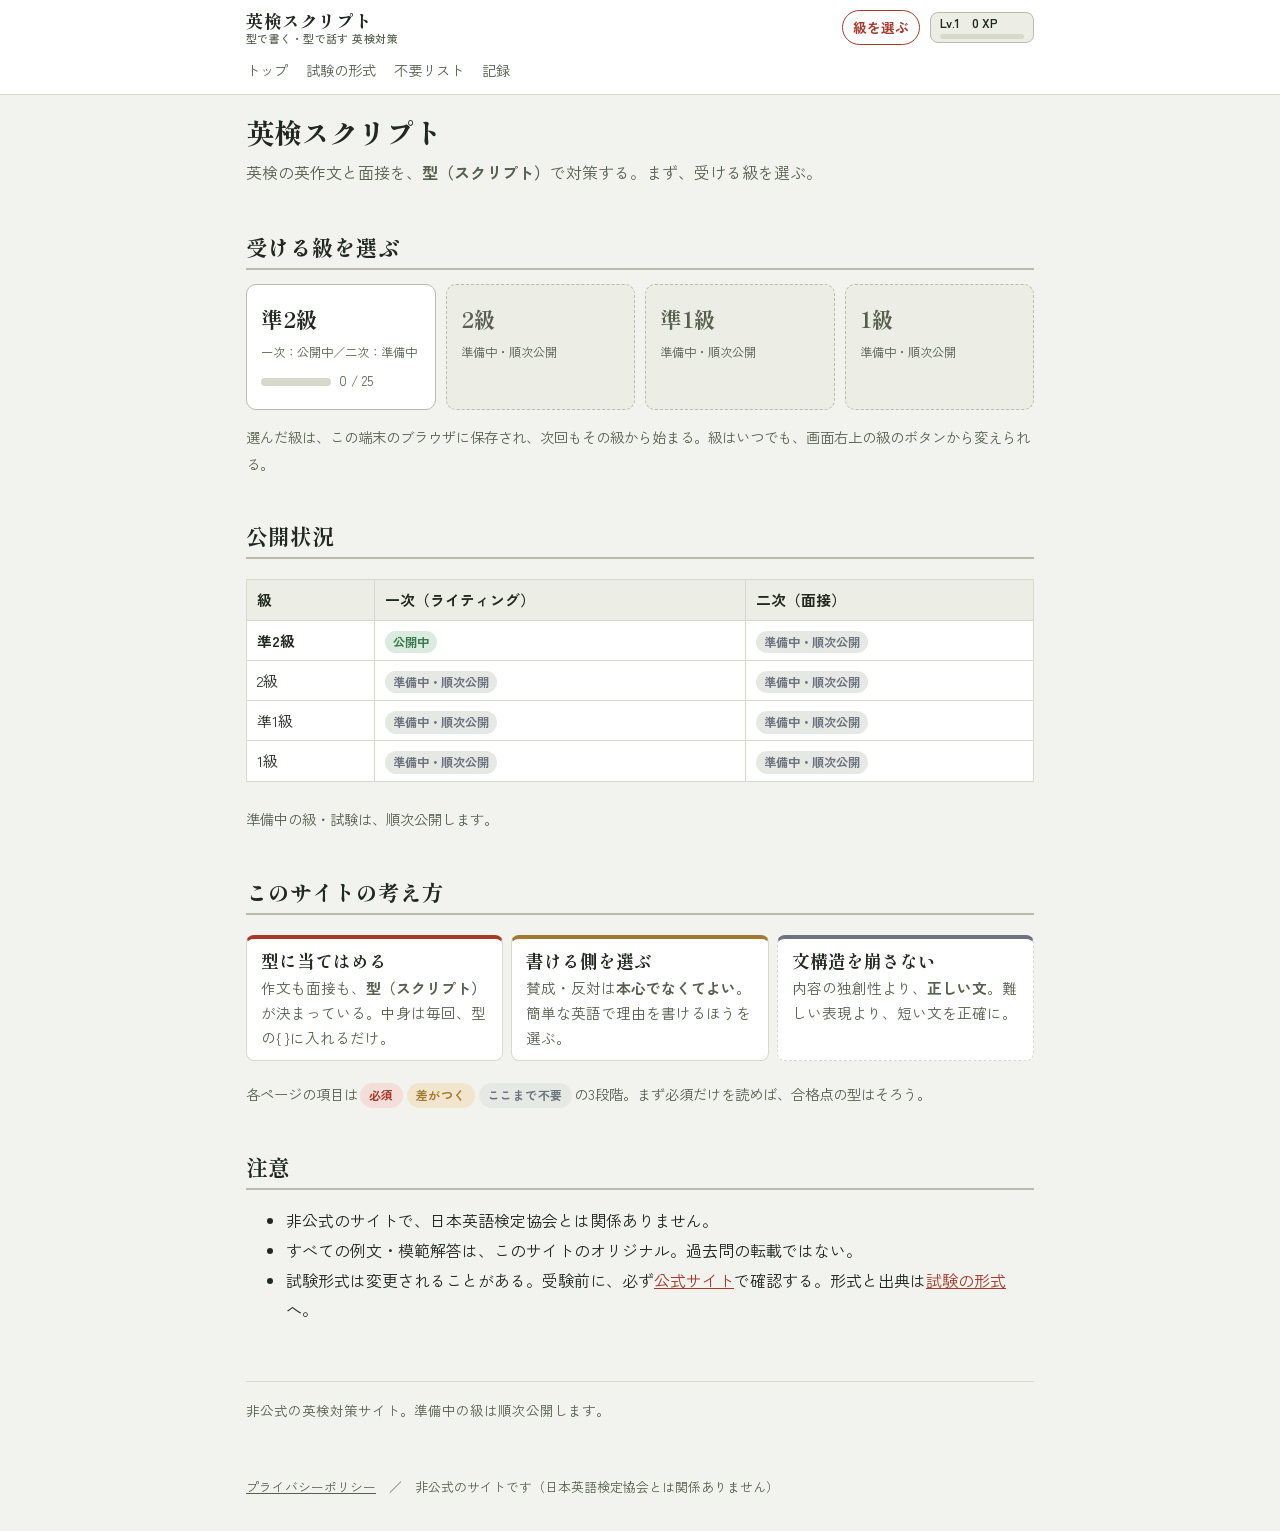
==== commit dba31c88: "AdSense自動広告とプライバシーポリシーを追加 Co-Authored-By: Claude Sonnet 5 <noreply@anthropic.com>" ====
--- a/index.html
+++ b/index.html
@@ -5,6 +5,8 @@
 <meta name="viewport" content="width=device-width, initial-scale=1">
 <title>トップ | 英検スクリプト</title>
 <meta name="description" content="英検（実用英語技能検定）の英作文と面接を、型（スクリプト）で対策する非公式の無料サイト。受ける級を選んで始める。">
+<script async src="https://pagead2.googlesyndication.com/pagead/js/adsbygoogle.js?client=ca-pub-1744436882685241"
+     crossorigin="anonymous"></script>
 <link rel="icon" href="data:image/svg+xml,<svg xmlns=%22http://www.w3.org/2000/svg%22 viewBox=%220 0 100 100%22><text y=%22.9em%22 font-size=%2290%22>%F0%9F%97%A3%EF%B8%8F</text></svg>">
 <link rel="stylesheet" href="https://fonts.googleapis.com/css2?family=Shippori+Mincho:wght@500;600;800&family=Zen+Kaku+Gothic+New:wght@400;500;700;900&display=swap">
 <link rel="stylesheet" href="assets/style.css">
@@ -63,6 +65,7 @@
     非公式の英検対策サイト。準備中の級は順次公開します。
   </footer>
 </main>
+<p class="site-foot wrap"><a href="privacy.html">プライバシーポリシー</a>　／　非公式のサイトです（日本英語検定協会とは関係ありません）</p>
 <script src="assets/manifest.js"></script>
 <script src="assets/app.js"></script>
 </body>
--- a/assets/style.css
+++ b/assets/style.css
@@ -336,3 +336,5 @@
   .nav{gap:14px;font-size:.86rem}
 }
 .item,h2{scroll-margin-top:64px}
+.site-foot{margin:0 auto 32px;padding-top:12px;font-size:.8rem;color:var(--ink-soft)}
+.site-foot a{color:inherit}
